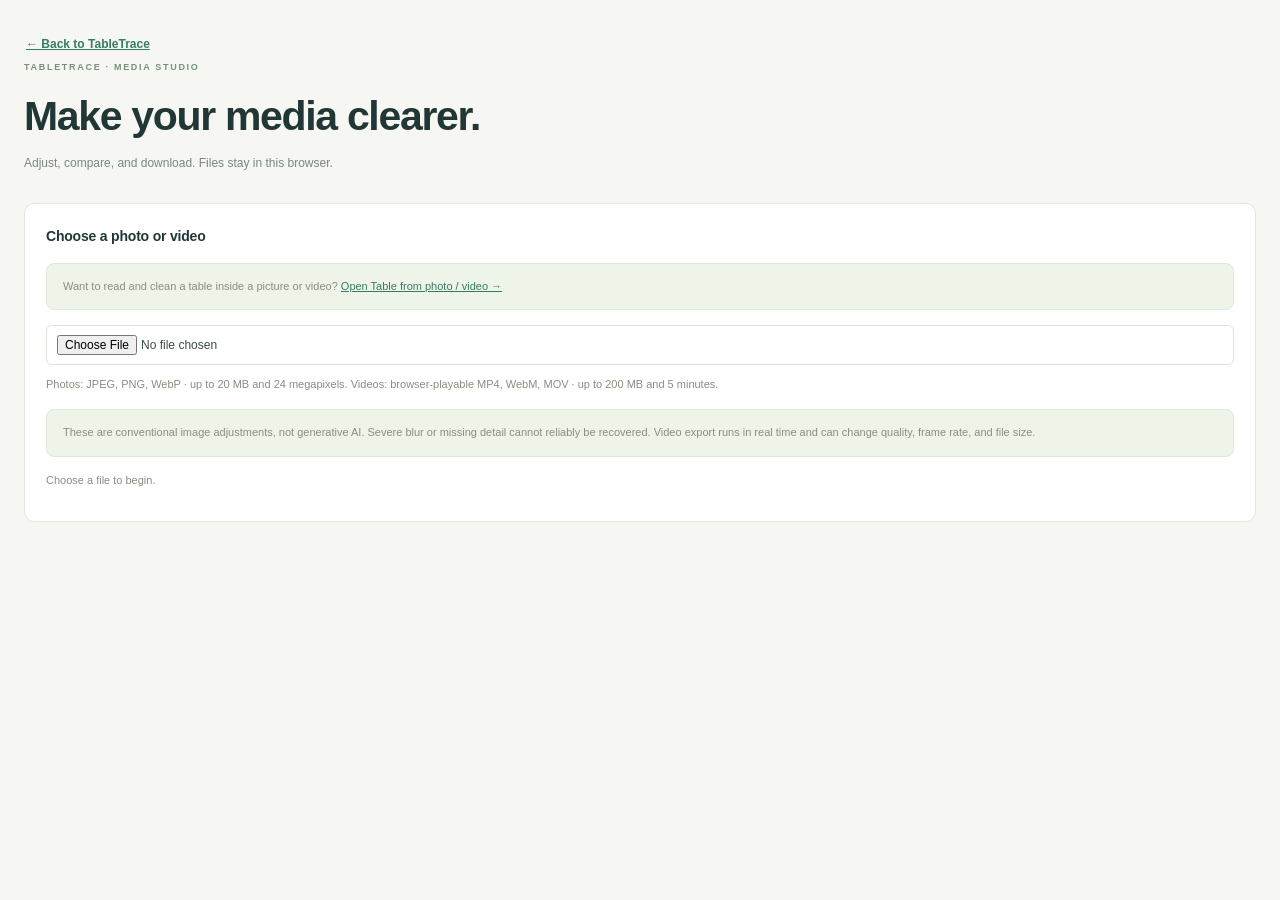
==== media.html @ d6edb8b6 "Add files via upload" ====
<!doctype html><html lang="en"><head><meta charset="utf-8"><meta name="viewport" content="width=device-width,initial-scale=1"><title>TableTrace · Media studio</title><link rel="icon" href="./icon.svg"><link rel="stylesheet" href="./styles.css"><link rel="stylesheet" href="./media.css"></head><body><main class="media-shell"><a class="text-button" href="./">← Back to TableTrace</a><header class="page-heading"><div><span class="eyebrow">TABLETRACE · MEDIA STUDIO</span><h1>Make your media clearer.</h1><p>Adjust, compare, and download. Files stay in this browser.</p></div></header><section class="panel"><h2>Choose a photo or video</h2><p class="notice">Want to read and clean a table inside a picture or video? <a href="./table-import.html">Open Table from photo / video →</a></p><input id="file" type="file" accept="image/jpeg,image/png,image/webp,video/mp4,video/webm,video/quicktime"><p>Photos: JPEG, PNG, WebP · up to 20 MB and 24 megapixels. Videos: browser-playable MP4, WebM, MOV · up to 200 MB and 5 minutes.</p><p class="notice">These are conventional image adjustments, not generative AI. Severe blur or missing detail cannot reliably be recovered. Video export runs in real time and can change quality, frame rate, and file size.</p><p id="status" role="status" aria-live="polite">Choose a file to begin.</p></section><section id="editor" hidden><div class="media-grid"><section class="panel"><h2>Original</h2><img id="originalImage" alt="Original uploaded photo" hidden><video id="originalVideo" controls playsinline preload="metadata" hidden></video></section><section class="panel"><h2>Adjusted preview</h2><canvas id="preview" aria-label="Adjusted media preview"></canvas><p id="dimensions"></p></section></div><section class="panel"><h2>Your adjustments</h2><div class="media-controls"><label>Brightness <output id="brightnessOut">100%</output><input id="brightness" type="range" min="50" max="160" value="100"></label><label>Contrast <output id="contrastOut">100%</output><input id="contrast" type="range" min="50" max="160" value="100"></label><label>Saturation <output id="saturationOut">100%</output><input id="saturation" type="range" min="0" max="180" value="100"></label><label class="photo-only">Noise reduction <output id="noiseOut">0%</output><input id="noise" type="range" min="0" max="100" value="0"></label><label class="photo-only">Sharpen <output id="sharpOut">0%</output><input id="sharp" type="range" min="0" max="100" value="0"></label><label>Output size<select id="size"><option value="1280">Up to 1280 pixels</option><option value="1920">Up to 1920 pixels</option></select></label></div><p>Aspect ratio is preserved. Smaller files are not enlarged. Photos export as PNG; videos export in a format supported by your browser. Noise reduction and sharpening are photo-only.</p><div class="cleaning-actions"><button class="button secondary" id="reset">Reset adjustments</button><button class="button" id="export">Download adjusted photo</button><button class="button secondary" id="cancel" hidden>Cancel export</button></div><label id="silentLabel" class="checkbox-line" hidden><input id="silent" type="checkbox"> Export video without audio</label><p id="progress" role="status" aria-live="polite"></p><div id="result" hidden><h3>Your exported file</h3><video id="resultVideo" controls playsinline hidden></video><a id="download" class="button" download>Download file</a><p>Review the result before using it. Your original file is unchanged.</p></div></section></section></main><script type="module" src="./media.js"></script></body></html>
---- styles.css ----
:root{--ink:#213736;--muted:#72807d;--forest:#183d39;--green:#357c64;--mint:#d5eddf;--line:#e3e8e3;--bg:#f6f7f3;--surface:#fff;--amber:#ae7732;--red:#b1594e;--sidebar:238px}*{box-sizing:border-box}body{margin:0;color:var(--ink);background:var(--bg);font:14px/1.6 'Segoe UI',Arial,sans-serif}button,input,select{font:inherit}button,a,label[for=csvFile]{touch-action:manipulation}button{cursor:pointer}button:disabled{opacity:.45;cursor:not-allowed}a{color:var(--green)}button:focus-visible,a:focus-visible,input:focus-visible,select:focus-visible{outline:3px solid #79bca0;outline-offset:3px}[hidden]{display:none!important}.app-shell{display:flex;min-height:100vh}.sidebar{position:fixed;inset:0 auto 0 0;width:var(--sidebar);display:flex;flex-direction:column;background:#142f2e;color:#c2d1ca;padding:30px 18px 16px;z-index:20}.brand{display:flex;gap:10px;align-items:center;text-decoration:none;color:#fff;font-size:22px;font-weight:700;letter-spacing:-.6px;margin:0 6px 38px}.brand-caption{display:block;font-size:8px;letter-spacing:1.35px;font-weight:500;color:#91aaa0;margin-top:2px}.nav-label{font-size:9px;letter-spacing:1.8px;color:#79968a;margin:0 17px 12px}.nav-item{display:flex;width:100%;align-items:center;gap:13px;border:0;border-radius:8px;padding:12px 15px;color:#abc0b6;background:none;text-align:left;margin:3px 0;font-size:13px}.nav-item>span:first-child{font-size:20px;line-height:1;width:21px;text-align:center;color:#8ba99c}.nav-item:hover{background:#ffffff09;color:#fff}.nav-item.active{background:#e2f3e512;color:#bfe7cb}.nav-item.active>span:first-child{color:#a0dbb6}.nav-count:not(:empty){margin-left:auto;background:#44644f;color:#e0f3e3;font-size:10px;line-height:1.3;padding:3px 6px;border-radius:5px}.sidebar-bottom{margin:auto 8px 27px;padding:20px 13px 0;border-top:1px solid #ffffff12}.sidebar-bottom strong{display:block;font-size:12px;color:#d0ded7}.sidebar-bottom p{font-size:11px;color:#7f9a8e;margin:7px 0 16px;line-height:1.8}.local-icon{color:#96d6b6;font-size:23px;margin-bottom:8px}.local-pill{font-size:8px;letter-spacing:1.1px;color:#99baa8;display:flex;align-items:center;gap:7px}.local-pill i{width:5px;height:5px;background:#91cc9e;border-radius:50%}.sidebar-footer{margin:0 16px;font-size:10px;color:#708d7f;display:flex;justify-content:space-between}.workspace{width:calc(100% - var(--sidebar));margin-left:var(--sidebar)}.topbar{height:77px;border-bottom:1px solid var(--line);display:flex;align-items:center;justify-content:space-between;padding:0 36px;background:#ffffff8c;gap:12px}.topbar-left,.top-actions{display:flex;align-items:center;gap:13px}.breadcrumb{font-size:12px;color:#8b9690}.breadcrumb span{margin:0 10px;color:#c1c8be}.breadcrumb strong{color:#495e55;font-weight:500}.privacy-badge{font-size:10px;color:#7a887e;display:flex;align-items:center;gap:5px;margin-right:4px}.privacy-badge>span{color:#3f8065}.button{display:inline-flex;align-items:center;justify-content:center;gap:12px;min-height:44px;padding:10px 18px;border:1px solid transparent;border-radius:7px;background:var(--forest);color:#fff;text-decoration:none;font-weight:600;font-size:12px;line-height:1.4;cursor:pointer}.button:hover:not(:disabled){background:#29574d}.button.secondary{background:#fff;border-color:#dde4db;color:#506452}.button.secondary:hover:not(:disabled){background:#f0f5ed}.button.small{padding:9px 13px;min-height:36px;font-size:11px}.button.danger{color:#a94d43;background:#fff2ef;border-color:#f2d3cd}.text-button{border:0;background:none;color:var(--green);padding:8px 2px;font-size:12px;font-weight:600;min-height:36px}.icon-button{border:0;background:none;font-size:23px;color:var(--muted);padding:5px 10px}.mobile-menu{display:none}main{max-width:1540px;margin:auto;padding:36px 36px 18px}.page-heading{display:flex;align-items:center;justify-content:space-between;gap:24px;margin-bottom:30px}.eyebrow{font-size:9px;font-weight:700;letter-spacing:1.7px;color:#78917c}.page-heading h1{font-size:clamp(27px,3.2vw,43px);line-height:1.2;font-weight:600;letter-spacing:-1.3px;margin:15px 0 13px}.page-heading h1 span{color:#7e9684}.page-heading p{font-size:12px;color:#7a887e;margin:0}.heading-mark{width:85px;height:85px;transform:rotate(9deg);opacity:.85;margin-right:16px}.heading-mark img{width:100%;height:100%}.import-layout{display:grid;grid-template-columns:1.45fr 1fr;gap:22px;margin-bottom:32px}.upload-card{display:flex;align-items:center;justify-content:center;flex-direction:column;border:1.5px dashed #bbcfbc;border-radius:12px;background:#fffefb;min-height:370px;padding:35px;text-align:center}.upload-card.dragover{background:#eaf5e8;border-color:#3c8462}.upload-icon{width:49px;height:49px;background:#edf2e8;border:1px solid #dfe8d6;border-radius:12px;display:grid;place-items:center;color:#668a60;font-size:29px;margin-bottom:12px}.upload-card h2{font-size:18px;font-weight:600;letter-spacing:-.4px;margin:9px 0}.upload-card>p{font-size:12px;color:#83907f;margin:0 0 22px}.upload-actions{display:flex;gap:10px;flex-wrap:wrap;justify-content:center}.upload-card .file-limit{font-size:10px;margin:18px 0 0;color:#94a18d}.how-card{padding:28px 30px;background:#eaf0e5;border:1px solid #e2e9dc;border-radius:12px}.how-card h2{font-size:24px;line-height:1.3;letter-spacing:-.7px;font-weight:500;margin:13px 0 26px}.how-card ol{list-style:none;padding:0;margin:0}.how-card li{display:flex;gap:13px;margin:21px 0}.how-card li>span{color:#819877;font-size:10px;line-height:23px}.how-card strong{font-size:11px;font-weight:600}.how-card li p{font-size:11px;color:#85927c;margin:3px 0}.main-footer{padding:24px 0 4px;display:flex;justify-content:space-between;gap:10px;color:#9aa396;font-size:10px;border-top:1px solid var(--line);margin-top:35px}.dataset-bar{padding:16px 19px;display:flex;align-items:center;justify-content:space-between;gap:14px;background:#fff;border:1px solid var(--line);border-radius:10px;margin-bottom:16px}.dataset-file{display:flex;align-items:center;gap:12px;min-width:0}.dataset-file strong{display:block;font-size:12px;overflow-wrap:anywhere}.dataset-file div>span{display:block;font-size:10px;color:#8a9686}.file-glyph{font-size:24px;color:#62936f}.dataset-tools{display:flex;gap:12px;align-items:center;flex-wrap:wrap}.tag{display:inline-flex;padding:3px 8px;border-radius:4px;font-size:9px;font-weight:600;background:#eef1ea;color:#718365;white-space:nowrap}.tag.green{background:#e9f4e9;color:#4d8057}.tag.amber{background:#faf0dd;color:#9e783d}.tag.red{background:#fcece8;color:#ab6556}.tag.blue{background:#eaf0f6;color:#577891}.analysis-settings{display:grid;grid-template-columns:1.1fr 1.4fr 1fr auto;gap:12px;align-items:end;padding:18px;background:#f0f2ec;border:1px solid var(--line);border-radius:10px;margin-bottom:22px}.analysis-settings label{font-size:10px;color:#71816e;display:grid;gap:5px}.analysis-settings p{grid-column:1/-1;margin:0;color:#8b9484;font-size:10px}input,select{border:1px solid #dce3d7;background:#fff;border-radius:6px;color:#3a4e43;padding:9px 10px;min-height:38px;width:100%;font-size:12px}input[type=checkbox]{width:16px;min-height:16px;accent-color:#39745e;flex-shrink:0}.loading{display:flex;gap:15px;align-items:center;background:#edf4e9;border:1px solid #dce8d3;border-radius:10px;padding:22px;margin:20px 0}.loading strong{font-size:13px}.loading p{font-size:11px;margin:4px 0 0;color:#7d8f73}.spinner{width:24px;height:24px;border:2px solid #cddfc0;border-top-color:#4f805b;border-radius:50%;animation:spin .7s linear infinite}@keyframes spin{to{transform:rotate(360deg)}}.metrics{display:grid;grid-template-columns:repeat(4,1fr);gap:15px;margin:20px 0}.metric,.panel{border:1px solid var(--line);border-radius:10px;background:#fff;padding:21px}.metric .metric-label{font-size:10px;color:#81917a}.metric strong{display:block;font-size:29px;font-weight:500;letter-spacing:-1px;margin:7px 0}.metric small{color:#8d9786;font-size:10px}.metric .metric-icon{float:right;color:#a0b29a;font-size:17px}.panel-header{display:flex;justify-content:space-between;align-items:center;gap:10px;margin-bottom:18px}.panel h2{font-size:14px;font-weight:600;letter-spacing:-.2px;margin:0}.panel h3{font-size:12px;font-weight:600;margin:14px 0 8px}.panel p{font-size:11px;color:#87907e}.two-col{display:grid;grid-template-columns:1.25fr 1fr;gap:18px;margin:18px 0}.three-col{display:grid;grid-template-columns:repeat(3,1fr);gap:16px}.muted{color:#879580}.small-text{font-size:11px}.empty-state{padding:70px 25px;text-align:center;border:1px dashed #ccd9c8;border-radius:12px;margin-top:20px;color:#72886e}.empty-state h2{font-size:22px;color:#3b5840}.section-description{color:#7b8974;font-size:12px;margin:0 0 20px}.bar-row{display:grid;grid-template-columns:minmax(90px,1fr) 2fr 45px;align-items:center;gap:12px;margin:17px 0;font-size:11px}.bar-label{overflow:hidden;text-overflow:ellipsis;white-space:nowrap}.bar-track{height:7px;border-radius:10px;background:#f0f2ec;overflow:hidden}.bar-fill{height:100%;background:#8eb99a;border-radius:10px}.bar-fill.amber{background:#d2b27c}.bar-value{text-align:right;color:#819078;font-size:10px}.issue-list{list-style:none;margin:0;padding:0}.issue-list li{display:flex;gap:10px;padding:13px 0;border-bottom:1px solid #eff1eb;font-size:11px}.issue-list li:last-child{border:0}.issue-dot{width:7px;height:7px;border-radius:50%;background:#d5af70;margin-top:6px;flex-shrink:0}.issue-list strong{font-size:11px;font-weight:600}.issue-list p{margin:3px 0 0;line-height:1.7;font-size:10px}.chart-svg{width:100%;height:auto;display:block}.chart-caption{font-size:10px!important;line-height:1.7;color:#8c9682}.heatmap{display:grid;gap:4px;overflow:auto}.heat-cell{padding:8px 3px;text-align:center;border-radius:4px;font-size:9px;min-width:35px}.heat-label{font-size:9px;color:#7c8975;padding:4px;overflow:hidden;text-overflow:ellipsis}.column-grid{display:grid;grid-template-columns:repeat(2,1fr);gap:16px}.column-card{padding:20px}.column-top{display:flex;align-items:center;justify-content:space-between;gap:10px}.column-top h2{overflow-wrap:anywhere}.column-stats{display:grid;grid-template-columns:repeat(3,1fr);margin:18px 0;gap:10px}.column-stats span{display:block;font-size:9px;color:#8d9785}.column-stats strong{font-size:15px;font-weight:500}.pill-list{display:flex;flex-wrap:wrap;gap:7px;margin-top:12px}.table-wrap{overflow:auto;border:1px solid var(--line);border-radius:9px;background:white}.table-wrap table{border-collapse:collapse;width:100%;white-space:nowrap;text-align:left;font-size:11px}th{background:#f2f5ee;color:#75866c;font-size:10px;font-weight:600}th,td{padding:12px 14px;border-bottom:1px solid #edf0e7;max-width:240px;overflow:hidden;text-overflow:ellipsis}td.missing{color:#b2b8a8;font-style:italic}tr.flagged{background:#fff9ee}.table-controls{display:flex;justify-content:space-between;align-items:center;gap:14px;margin-bottom:15px}.table-controls input{max-width:320px}.pagination{display:flex;justify-content:space-between;align-items:center;margin-top:14px;color:#8a9680;font-size:11px}.pagination>div{display:flex;gap:8px}.notice{padding:13px 16px;border-radius:8px;background:#eef4e8;border:1px solid #e0e9d8;color:#66805d;font-size:11px;line-height:1.8;margin:15px 0}.notice.amber{background:#fff7e9;border-color:#f0e3cb;color:#977641}.notice.red{background:#fff1ed;border-color:#f1d9d2;color:#9f5c50}.status-grid{display:flex;gap:10px;flex-wrap:wrap;margin:18px 0}.form-grid{display:grid;grid-template-columns:repeat(3,1fr);gap:12px}.form-grid label{display:grid;gap:6px;font-size:11px;color:#718167}.checkbox-line{display:flex;align-items:center;gap:10px;font-size:12px;margin:14px 0;line-height:1.7}.cleaning-layout{display:grid;grid-template-columns:1fr 1.1fr;gap:18px}.cleaning-actions{display:flex;gap:9px;flex-wrap:wrap;margin:18px 0 0}.fill-item{display:grid;grid-template-columns:1fr 1fr auto;gap:8px;margin:9px 0}.fill-item input{grid-column:1/3}.history-item{padding:17px 0;border-bottom:1px solid var(--line)}.history-item h3{font-size:13px;margin:0}.history-item p{font-size:11px;margin:7px 0;color:#7b8872}.history-item ul{font-size:11px;color:#76876e;line-height:1.8;padding-left:19px}.checklist{display:grid;grid-template-columns:1fr 1fr;gap:8px;margin:12px 0}.checklist label{font-size:11px;display:flex;gap:7px;align-items:center}.value-grid{display:grid;grid-template-columns:1fr 1fr;gap:12px}.value-box{background:#f5f7f1;border-radius:7px;padding:12px;overflow-wrap:anywhere}.value-box span{display:block;font-size:10px;color:#8d977f}.value-box strong{font-size:13px;font-weight:500}.toast{position:fixed;bottom:24px;left:50%;transform:translateX(-50%);max-width:min(580px,92vw);padding:13px 21px;border-radius:8px;background:#193e36;color:#fff;font-size:12px;box-shadow:0 10px 35px #193e3626;z-index:100}.inline-error{color:#a64e43!important;background:#fff0ed;padding:12px;border-radius:7px;width:100%;margin-top:15px!important}dialog{border:1px solid #dbe4d4;border-radius:14px;padding:28px;width:min(620px,calc(100% - 28px));color:var(--ink);box-shadow:0 20px 100px #19362b33}dialog::backdrop{background:#112b2655;backdrop-filter:blur(3px)}.dialog-heading{display:flex;justify-content:space-between;gap:20px;align-items:start}.dialog-heading h2{margin:10px 0;font-size:23px;font-weight:500}dialog>p{color:#829079;font-size:12px}.export-options{display:grid;grid-template-columns:1fr 1fr;gap:12px;margin:23px 0}.export-card{border:1px solid #dce6d5;background:#fafcf7;padding:22px;border-radius:9px;text-align:left;color:#35533b}.export-card>span{font-size:24px;display:block;margin-bottom:16px;color:#729568}.export-card strong,.export-card small{display:block}.export-card strong{font-size:12px}.export-card small{font-size:10px;color:#88977c;margin-top:5px}.selected-count{font-size:11px;color:#729266}.quality-key{font-size:10px;color:#8a957f;line-height:1.8}.stack{display:grid;gap:16px}.dataset-bar>.tag{flex-shrink:0}@media(min-width:1550px){main{padding-top:46px}.page-heading{margin-bottom:35px}}@media(max-width:1150px){:root{--sidebar:211px}main{padding:28px 24px}.topbar{padding:0 24px}.analysis-settings{grid-template-columns:1fr 1fr}.import-layout{grid-template-columns:1.2fr 1fr}.upload-card{padding:24px}.how-card{padding:25px 23px}.dataset-bar{align-items:start;flex-direction:column}.two-col{grid-template-columns:1fr 1fr}.cleaning-layout{grid-template-columns:1fr}.privacy-badge{display:none}}@media(max-width:850px){:root{--sidebar:0px}.sidebar{width:238px;transform:translateX(-100%);transition:transform .2s}.sidebar.open{transform:translateX(0);box-shadow:20px 0 80px #17332b33}.workspace{width:100%;margin:0}.mobile-menu{display:block}.topbar{height:66px;padding:0 17px}.topbar-left{gap:5px}.breadcrumb{font-size:11px}.top-actions{gap:7px}.import-layout{grid-template-columns:1fr 1fr}.metrics{gap:10px}.metric{padding:17px}.metric strong{font-size:25px}.heading-mark{width:65px;height:65px}.column-grid{grid-template-columns:1fr 1fr}}@media(max-width:600px){main{padding:24px 16px 12px}.page-heading{gap:8px;margin-bottom:24px}.page-heading h1{font-size:30px}.page-heading p{font-size:12px;max-width:280px}.heading-mark{display:none}.eyebrow{font-size:8px}.import-layout,.two-col,.three-col,.column-grid,.cleaning-layout{grid-template-columns:1fr}.upload-card{min-height:315px;padding:24px 14px}.how-card{padding:25px}.how-card h2{font-size:22px}.metrics{grid-template-columns:1fr 1fr}.metric strong{font-size:28px}.analysis-settings{padding:14px;gap:12px}.analysis-settings label:first-child{grid-column:1/-1}.analysis-settings p{font-size:10px}.dataset-tools{gap:10px;width:100%;justify-content:space-between}.dataset-file{flex-wrap:wrap}.top-actions .button.small{font-size:10px;padding:8px}.topbar .breadcrumb{display:none}.topbar .icon-button{padding-left:0}.main-footer{flex-direction:column;line-height:1.8}.panel{padding:17px}.table-controls{align-items:start;flex-direction:column}.table-controls input{max-width:none}.form-grid{grid-template-columns:1fr}.fill-item{grid-template-columns:1fr 1fr auto}.export-options{grid-template-columns:1fr}.checklist{grid-template-columns:1fr}.bar-row{grid-template-columns:90px 1fr 39px}.topbar-left{min-width:25px}.top-actions{margin-left:auto}.topbar{gap:5px}.value-grid{grid-template-columns:1fr 1fr}.analysis-settings button{min-width:0;white-space:normal}}@media(prefers-reduced-motion:reduce){*{scroll-behavior:auto!important;animation-duration:.01ms!important;transition:none!important}}@media print{.sidebar,.topbar,.import-layout,.analysis-settings,.dataset-tools,.main-footer,.toast{display:none!important}.workspace{margin:0;width:100%}main{padding:0}.panel,.metric{break-inside:avoid;box-shadow:none}}

#protectionForm{padding:16px;margin-bottom:20px;border:1px solid #cbd9c7;border-radius:12px;background:#f4f8f0}#protectionForm label{display:block;margin-top:12px}#protectionForm select,#protectionForm input{display:block;width:100%;margin-top:6px;box-sizing:border-box}#protectionForm p{overflow-wrap:anywhere}
---- media.css ----
.media-shell{max-width:1280px;margin:auto;padding:32px 24px}.media-shell .panel{margin-bottom:24px}.media-grid{display:grid;grid-template-columns:1fr 1fr;gap:24px}.media-grid img,.media-grid video,.media-grid canvas,#resultVideo{display:block;width:100%;max-height:460px;object-fit:contain;background:#162c29;border-radius:10px}.media-controls{display:grid;grid-template-columns:repeat(3,minmax(0,1fr));gap:22px}.media-controls label{display:block}.media-controls input,.media-controls select{display:block;width:100%;margin-top:12px}.media-controls output{float:right;font-size:13px;color:#62775e}#status,#progress{overflow-wrap:anywhere}#resultVideo{max-width:680px;margin-bottom:16px}[hidden]{display:none!important}@media(max-width:720px){.media-grid,.media-controls{grid-template-columns:1fr}.media-shell{padding:20px 14px}}
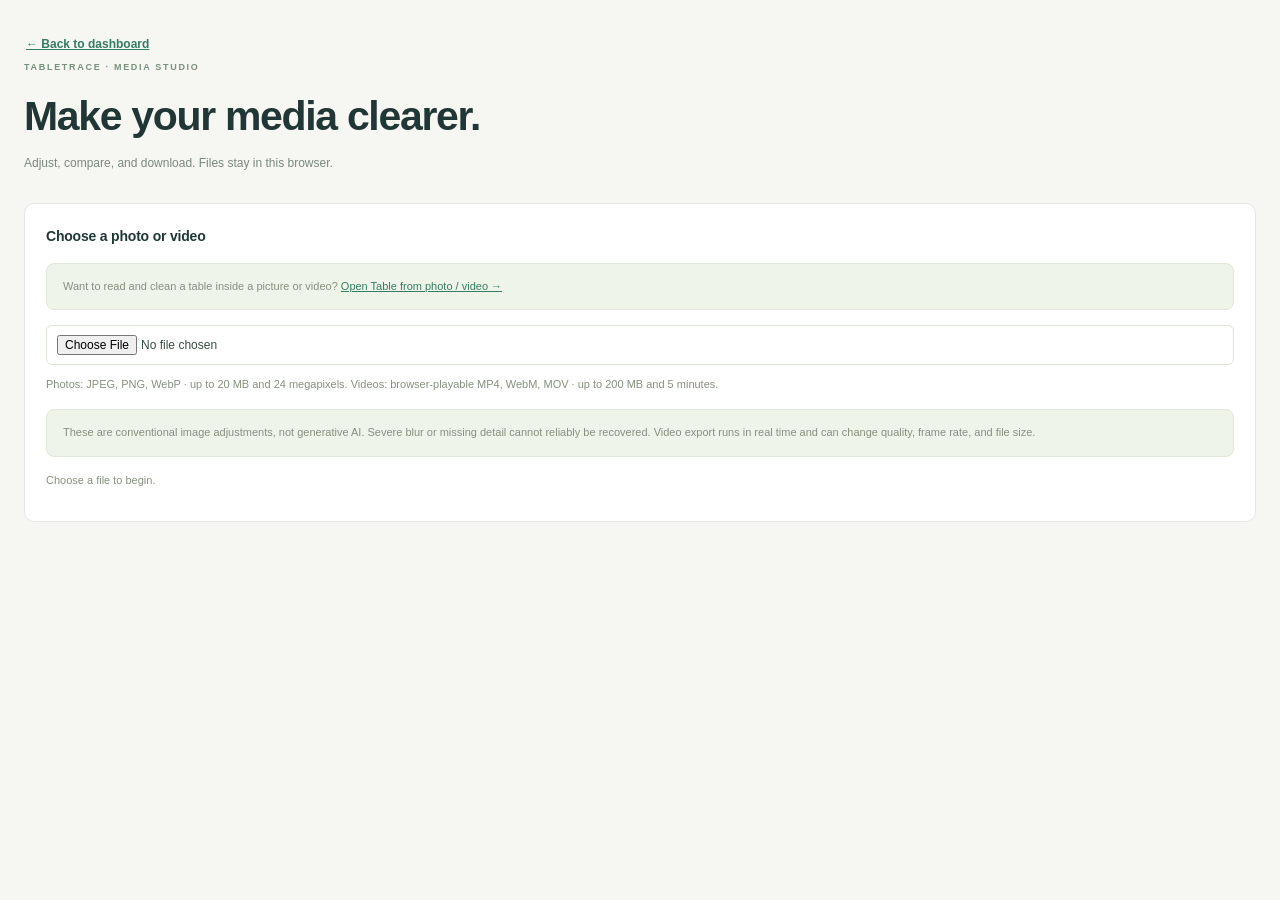
==== commit e3ea9773: "Add files via upload" ====
--- a/media.html
+++ b/media.html
@@ -1 +1 @@
-<!doctype html><html lang="en"><head><meta charset="utf-8"><meta name="viewport" content="width=device-width,initial-scale=1"><title>TableTrace · Media studio</title><link rel="icon" href="./icon.svg"><link rel="stylesheet" href="./styles.css"><link rel="stylesheet" href="./media.css"></head><body><main class="media-shell"><a class="text-button" href="./">← Back to TableTrace</a><header class="page-heading"><div><span class="eyebrow">TABLETRACE · MEDIA STUDIO</span><h1>Make your media clearer.</h1><p>Adjust, compare, and download. Files stay in this browser.</p></div></header><section class="panel"><h2>Choose a photo or video</h2><p class="notice">Want to read and clean a table inside a picture or video? <a href="./table-import.html">Open Table from photo / video →</a></p><input id="file" type="file" accept="image/jpeg,image/png,image/webp,video/mp4,video/webm,video/quicktime"><p>Photos: JPEG, PNG, WebP · up to 20 MB and 24 megapixels. Videos: browser-playable MP4, WebM, MOV · up to 200 MB and 5 minutes.</p><p class="notice">These are conventional image adjustments, not generative AI. Severe blur or missing detail cannot reliably be recovered. Video export runs in real time and can change quality, frame rate, and file size.</p><p id="status" role="status" aria-live="polite">Choose a file to begin.</p></section><section id="editor" hidden><div class="media-grid"><section class="panel"><h2>Original</h2><img id="originalImage" alt="Original uploaded photo" hidden><video id="originalVideo" controls playsinline preload="metadata" hidden></video></section><section class="panel"><h2>Adjusted preview</h2><canvas id="preview" aria-label="Adjusted media preview"></canvas><p id="dimensions"></p></section></div><section class="panel"><h2>Your adjustments</h2><div class="media-controls"><label>Brightness <output id="brightnessOut">100%</output><input id="brightness" type="range" min="50" max="160" value="100"></label><label>Contrast <output id="contrastOut">100%</output><input id="contrast" type="range" min="50" max="160" value="100"></label><label>Saturation <output id="saturationOut">100%</output><input id="saturation" type="range" min="0" max="180" value="100"></label><label class="photo-only">Noise reduction <output id="noiseOut">0%</output><input id="noise" type="range" min="0" max="100" value="0"></label><label class="photo-only">Sharpen <output id="sharpOut">0%</output><input id="sharp" type="range" min="0" max="100" value="0"></label><label>Output size<select id="size"><option value="1280">Up to 1280 pixels</option><option value="1920">Up to 1920 pixels</option></select></label></div><p>Aspect ratio is preserved. Smaller files are not enlarged. Photos export as PNG; videos export in a format supported by your browser. Noise reduction and sharpening are photo-only.</p><div class="cleaning-actions"><button class="button secondary" id="reset">Reset adjustments</button><button class="button" id="export">Download adjusted photo</button><button class="button secondary" id="cancel" hidden>Cancel export</button></div><label id="silentLabel" class="checkbox-line" hidden><input id="silent" type="checkbox"> Export video without audio</label><p id="progress" role="status" aria-live="polite"></p><div id="result" hidden><h3>Your exported file</h3><video id="resultVideo" controls playsinline hidden></video><a id="download" class="button" download>Download file</a><p>Review the result before using it. Your original file is unchanged.</p></div></section></section></main><script type="module" src="./media.js"></script></body></html>+<!doctype html><html lang="en"><head><meta charset="utf-8"><meta name="viewport" content="width=device-width,initial-scale=1"><title>TableTrace · Media studio</title><link rel="icon" href="./icon.svg"><link rel="stylesheet" href="./styles.css"><link rel="stylesheet" href="./media.css"></head><body><main class="media-shell"><a class="text-button" href="./">← Back to dashboard</a><header class="page-heading"><div><span class="eyebrow">TABLETRACE · MEDIA STUDIO</span><h1>Make your media clearer.</h1><p>Adjust, compare, and download. Files stay in this browser.</p></div></header><section class="panel"><h2>Choose a photo or video</h2><p class="notice">Want to read and clean a table inside a picture or video? <a href="./table-import.html">Open Table from photo / video →</a></p><input id="file" type="file" accept="image/jpeg,image/png,image/webp,video/mp4,video/webm,video/quicktime"><p>Photos: JPEG, PNG, WebP · up to 20 MB and 24 megapixels. Videos: browser-playable MP4, WebM, MOV · up to 200 MB and 5 minutes.</p><p class="notice">These are conventional image adjustments, not generative AI. Severe blur or missing detail cannot reliably be recovered. Video export runs in real time and can change quality, frame rate, and file size.</p><p id="status" role="status" aria-live="polite">Choose a file to begin.</p></section><section id="editor" hidden><div class="media-grid"><section class="panel"><h2>Original</h2><img id="originalImage" alt="Original uploaded photo" hidden><video id="originalVideo" controls playsinline preload="metadata" hidden></video></section><section class="panel"><h2>Adjusted preview</h2><canvas id="preview" aria-label="Adjusted media preview"></canvas><p id="dimensions"></p></section></div><section class="panel"><h2>Your adjustments</h2><div class="media-controls"><label>Brightness <output id="brightnessOut">100%</output><input id="brightness" type="range" min="50" max="160" value="100"></label><label>Contrast <output id="contrastOut">100%</output><input id="contrast" type="range" min="50" max="160" value="100"></label><label>Saturation <output id="saturationOut">100%</output><input id="saturation" type="range" min="0" max="180" value="100"></label><label class="photo-only">Noise reduction <output id="noiseOut">0%</output><input id="noise" type="range" min="0" max="100" value="0"></label><label class="photo-only">Sharpen <output id="sharpOut">0%</output><input id="sharp" type="range" min="0" max="100" value="0"></label><label>Output size<select id="size"><option value="1280">Up to 1280 pixels</option><option value="1920">Up to 1920 pixels</option></select></label></div><p>Aspect ratio is preserved. Smaller files are not enlarged. Photos export as PNG; videos export in a format supported by your browser. Noise reduction and sharpening are photo-only.</p><div class="cleaning-actions"><button class="button secondary" id="reset">Reset adjustments</button><button class="button" id="export">Download adjusted photo</button><button class="button secondary" id="cancel" hidden>Cancel export</button></div><label id="silentLabel" class="checkbox-line" hidden><input id="silent" type="checkbox"> Export video without audio</label><p id="progress" role="status" aria-live="polite"></p><div id="result" hidden><h3>Your exported file</h3><video id="resultVideo" controls playsinline hidden></video><a id="download" class="button" download>Download file</a><p>Review the result before using it. Your original file is unchanged.</p></div></section></section></main><script type="module" src="./media.js"></script></body></html>
--- a/styles.css
+++ b/styles.css
@@ -1,3 +1,5 @@
 :root{--ink:#213736;--muted:#72807d;--forest:#183d39;--green:#357c64;--mint:#d5eddf;--line:#e3e8e3;--bg:#f6f7f3;--surface:#fff;--amber:#ae7732;--red:#b1594e;--sidebar:238px}*{box-sizing:border-box}body{margin:0;color:var(--ink);background:var(--bg);font:14px/1.6 'Segoe UI',Arial,sans-serif}button,input,select{font:inherit}button,a,label[for=csvFile]{touch-action:manipulation}button{cursor:pointer}button:disabled{opacity:.45;cursor:not-allowed}a{color:var(--green)}button:focus-visible,a:focus-visible,input:focus-visible,select:focus-visible{outline:3px solid #79bca0;outline-offset:3px}[hidden]{display:none!important}.app-shell{display:flex;min-height:100vh}.sidebar{position:fixed;inset:0 auto 0 0;width:var(--sidebar);display:flex;flex-direction:column;background:#142f2e;color:#c2d1ca;padding:30px 18px 16px;z-index:20}.brand{display:flex;gap:10px;align-items:center;text-decoration:none;color:#fff;font-size:22px;font-weight:700;letter-spacing:-.6px;margin:0 6px 38px}.brand-caption{display:block;font-size:8px;letter-spacing:1.35px;font-weight:500;color:#91aaa0;margin-top:2px}.nav-label{font-size:9px;letter-spacing:1.8px;color:#79968a;margin:0 17px 12px}.nav-item{display:flex;width:100%;align-items:center;gap:13px;border:0;border-radius:8px;padding:12px 15px;color:#abc0b6;background:none;text-align:left;margin:3px 0;font-size:13px}.nav-item>span:first-child{font-size:20px;line-height:1;width:21px;text-align:center;color:#8ba99c}.nav-item:hover{background:#ffffff09;color:#fff}.nav-item.active{background:#e2f3e512;color:#bfe7cb}.nav-item.active>span:first-child{color:#a0dbb6}.nav-count:not(:empty){margin-left:auto;background:#44644f;color:#e0f3e3;font-size:10px;line-height:1.3;padding:3px 6px;border-radius:5px}.sidebar-bottom{margin:auto 8px 27px;padding:20px 13px 0;border-top:1px solid #ffffff12}.sidebar-bottom strong{display:block;font-size:12px;color:#d0ded7}.sidebar-bottom p{font-size:11px;color:#7f9a8e;margin:7px 0 16px;line-height:1.8}.local-icon{color:#96d6b6;font-size:23px;margin-bottom:8px}.local-pill{font-size:8px;letter-spacing:1.1px;color:#99baa8;display:flex;align-items:center;gap:7px}.local-pill i{width:5px;height:5px;background:#91cc9e;border-radius:50%}.sidebar-footer{margin:0 16px;font-size:10px;color:#708d7f;display:flex;justify-content:space-between}.workspace{width:calc(100% - var(--sidebar));margin-left:var(--sidebar)}.topbar{height:77px;border-bottom:1px solid var(--line);display:flex;align-items:center;justify-content:space-between;padding:0 36px;background:#ffffff8c;gap:12px}.topbar-left,.top-actions{display:flex;align-items:center;gap:13px}.breadcrumb{font-size:12px;color:#8b9690}.breadcrumb span{margin:0 10px;color:#c1c8be}.breadcrumb strong{color:#495e55;font-weight:500}.privacy-badge{font-size:10px;color:#7a887e;display:flex;align-items:center;gap:5px;margin-right:4px}.privacy-badge>span{color:#3f8065}.button{display:inline-flex;align-items:center;justify-content:center;gap:12px;min-height:44px;padding:10px 18px;border:1px solid transparent;border-radius:7px;background:var(--forest);color:#fff;text-decoration:none;font-weight:600;font-size:12px;line-height:1.4;cursor:pointer}.button:hover:not(:disabled){background:#29574d}.button.secondary{background:#fff;border-color:#dde4db;color:#506452}.button.secondary:hover:not(:disabled){background:#f0f5ed}.button.small{padding:9px 13px;min-height:36px;font-size:11px}.button.danger{color:#a94d43;background:#fff2ef;border-color:#f2d3cd}.text-button{border:0;background:none;color:var(--green);padding:8px 2px;font-size:12px;font-weight:600;min-height:36px}.icon-button{border:0;background:none;font-size:23px;color:var(--muted);padding:5px 10px}.mobile-menu{display:none}main{max-width:1540px;margin:auto;padding:36px 36px 18px}.page-heading{display:flex;align-items:center;justify-content:space-between;gap:24px;margin-bottom:30px}.eyebrow{font-size:9px;font-weight:700;letter-spacing:1.7px;color:#78917c}.page-heading h1{font-size:clamp(27px,3.2vw,43px);line-height:1.2;font-weight:600;letter-spacing:-1.3px;margin:15px 0 13px}.page-heading h1 span{color:#7e9684}.page-heading p{font-size:12px;color:#7a887e;margin:0}.heading-mark{width:85px;height:85px;transform:rotate(9deg);opacity:.85;margin-right:16px}.heading-mark img{width:100%;height:100%}.import-layout{display:grid;grid-template-columns:1.45fr 1fr;gap:22px;margin-bottom:32px}.upload-card{display:flex;align-items:center;justify-content:center;flex-direction:column;border:1.5px dashed #bbcfbc;border-radius:12px;background:#fffefb;min-height:370px;padding:35px;text-align:center}.upload-card.dragover{background:#eaf5e8;border-color:#3c8462}.upload-icon{width:49px;height:49px;background:#edf2e8;border:1px solid #dfe8d6;border-radius:12px;display:grid;place-items:center;color:#668a60;font-size:29px;margin-bottom:12px}.upload-card h2{font-size:18px;font-weight:600;letter-spacing:-.4px;margin:9px 0}.upload-card>p{font-size:12px;color:#83907f;margin:0 0 22px}.upload-actions{display:flex;gap:10px;flex-wrap:wrap;justify-content:center}.upload-card .file-limit{font-size:10px;margin:18px 0 0;color:#94a18d}.how-card{padding:28px 30px;background:#eaf0e5;border:1px solid #e2e9dc;border-radius:12px}.how-card h2{font-size:24px;line-height:1.3;letter-spacing:-.7px;font-weight:500;margin:13px 0 26px}.how-card ol{list-style:none;padding:0;margin:0}.how-card li{display:flex;gap:13px;margin:21px 0}.how-card li>span{color:#819877;font-size:10px;line-height:23px}.how-card strong{font-size:11px;font-weight:600}.how-card li p{font-size:11px;color:#85927c;margin:3px 0}.main-footer{padding:24px 0 4px;display:flex;justify-content:space-between;gap:10px;color:#9aa396;font-size:10px;border-top:1px solid var(--line);margin-top:35px}.dataset-bar{padding:16px 19px;display:flex;align-items:center;justify-content:space-between;gap:14px;background:#fff;border:1px solid var(--line);border-radius:10px;margin-bottom:16px}.dataset-file{display:flex;align-items:center;gap:12px;min-width:0}.dataset-file strong{display:block;font-size:12px;overflow-wrap:anywhere}.dataset-file div>span{display:block;font-size:10px;color:#8a9686}.file-glyph{font-size:24px;color:#62936f}.dataset-tools{display:flex;gap:12px;align-items:center;flex-wrap:wrap}.tag{display:inline-flex;padding:3px 8px;border-radius:4px;font-size:9px;font-weight:600;background:#eef1ea;color:#718365;white-space:nowrap}.tag.green{background:#e9f4e9;color:#4d8057}.tag.amber{background:#faf0dd;color:#9e783d}.tag.red{background:#fcece8;color:#ab6556}.tag.blue{background:#eaf0f6;color:#577891}.analysis-settings{display:grid;grid-template-columns:1.1fr 1.4fr 1fr auto;gap:12px;align-items:end;padding:18px;background:#f0f2ec;border:1px solid var(--line);border-radius:10px;margin-bottom:22px}.analysis-settings label{font-size:10px;color:#71816e;display:grid;gap:5px}.analysis-settings p{grid-column:1/-1;margin:0;color:#8b9484;font-size:10px}input,select{border:1px solid #dce3d7;background:#fff;border-radius:6px;color:#3a4e43;padding:9px 10px;min-height:38px;width:100%;font-size:12px}input[type=checkbox]{width:16px;min-height:16px;accent-color:#39745e;flex-shrink:0}.loading{display:flex;gap:15px;align-items:center;background:#edf4e9;border:1px solid #dce8d3;border-radius:10px;padding:22px;margin:20px 0}.loading strong{font-size:13px}.loading p{font-size:11px;margin:4px 0 0;color:#7d8f73}.spinner{width:24px;height:24px;border:2px solid #cddfc0;border-top-color:#4f805b;border-radius:50%;animation:spin .7s linear infinite}@keyframes spin{to{transform:rotate(360deg)}}.metrics{display:grid;grid-template-columns:repeat(4,1fr);gap:15px;margin:20px 0}.metric,.panel{border:1px solid var(--line);border-radius:10px;background:#fff;padding:21px}.metric .metric-label{font-size:10px;color:#81917a}.metric strong{display:block;font-size:29px;font-weight:500;letter-spacing:-1px;margin:7px 0}.metric small{color:#8d9786;font-size:10px}.metric .metric-icon{float:right;color:#a0b29a;font-size:17px}.panel-header{display:flex;justify-content:space-between;align-items:center;gap:10px;margin-bottom:18px}.panel h2{font-size:14px;font-weight:600;letter-spacing:-.2px;margin:0}.panel h3{font-size:12px;font-weight:600;margin:14px 0 8px}.panel p{font-size:11px;color:#87907e}.two-col{display:grid;grid-template-columns:1.25fr 1fr;gap:18px;margin:18px 0}.three-col{display:grid;grid-template-columns:repeat(3,1fr);gap:16px}.muted{color:#879580}.small-text{font-size:11px}.empty-state{padding:70px 25px;text-align:center;border:1px dashed #ccd9c8;border-radius:12px;margin-top:20px;color:#72886e}.empty-state h2{font-size:22px;color:#3b5840}.section-description{color:#7b8974;font-size:12px;margin:0 0 20px}.bar-row{display:grid;grid-template-columns:minmax(90px,1fr) 2fr 45px;align-items:center;gap:12px;margin:17px 0;font-size:11px}.bar-label{overflow:hidden;text-overflow:ellipsis;white-space:nowrap}.bar-track{height:7px;border-radius:10px;background:#f0f2ec;overflow:hidden}.bar-fill{height:100%;background:#8eb99a;border-radius:10px}.bar-fill.amber{background:#d2b27c}.bar-value{text-align:right;color:#819078;font-size:10px}.issue-list{list-style:none;margin:0;padding:0}.issue-list li{display:flex;gap:10px;padding:13px 0;border-bottom:1px solid #eff1eb;font-size:11px}.issue-list li:last-child{border:0}.issue-dot{width:7px;height:7px;border-radius:50%;background:#d5af70;margin-top:6px;flex-shrink:0}.issue-list strong{font-size:11px;font-weight:600}.issue-list p{margin:3px 0 0;line-height:1.7;font-size:10px}.chart-svg{width:100%;height:auto;display:block}.chart-caption{font-size:10px!important;line-height:1.7;color:#8c9682}.heatmap{display:grid;gap:4px;overflow:auto}.heat-cell{padding:8px 3px;text-align:center;border-radius:4px;font-size:9px;min-width:35px}.heat-label{font-size:9px;color:#7c8975;padding:4px;overflow:hidden;text-overflow:ellipsis}.column-grid{display:grid;grid-template-columns:repeat(2,1fr);gap:16px}.column-card{padding:20px}.column-top{display:flex;align-items:center;justify-content:space-between;gap:10px}.column-top h2{overflow-wrap:anywhere}.column-stats{display:grid;grid-template-columns:repeat(3,1fr);margin:18px 0;gap:10px}.column-stats span{display:block;font-size:9px;color:#8d9785}.column-stats strong{font-size:15px;font-weight:500}.pill-list{display:flex;flex-wrap:wrap;gap:7px;margin-top:12px}.table-wrap{overflow:auto;border:1px solid var(--line);border-radius:9px;background:white}.table-wrap table{border-collapse:collapse;width:100%;white-space:nowrap;text-align:left;font-size:11px}th{background:#f2f5ee;color:#75866c;font-size:10px;font-weight:600}th,td{padding:12px 14px;border-bottom:1px solid #edf0e7;max-width:240px;overflow:hidden;text-overflow:ellipsis}td.missing{color:#b2b8a8;font-style:italic}tr.flagged{background:#fff9ee}.table-controls{display:flex;justify-content:space-between;align-items:center;gap:14px;margin-bottom:15px}.table-controls input{max-width:320px}.pagination{display:flex;justify-content:space-between;align-items:center;margin-top:14px;color:#8a9680;font-size:11px}.pagination>div{display:flex;gap:8px}.notice{padding:13px 16px;border-radius:8px;background:#eef4e8;border:1px solid #e0e9d8;color:#66805d;font-size:11px;line-height:1.8;margin:15px 0}.notice.amber{background:#fff7e9;border-color:#f0e3cb;color:#977641}.notice.red{background:#fff1ed;border-color:#f1d9d2;color:#9f5c50}.status-grid{display:flex;gap:10px;flex-wrap:wrap;margin:18px 0}.form-grid{display:grid;grid-template-columns:repeat(3,1fr);gap:12px}.form-grid label{display:grid;gap:6px;font-size:11px;color:#718167}.checkbox-line{display:flex;align-items:center;gap:10px;font-size:12px;margin:14px 0;line-height:1.7}.cleaning-layout{display:grid;grid-template-columns:1fr 1.1fr;gap:18px}.cleaning-actions{display:flex;gap:9px;flex-wrap:wrap;margin:18px 0 0}.fill-item{display:grid;grid-template-columns:1fr 1fr auto;gap:8px;margin:9px 0}.fill-item input{grid-column:1/3}.history-item{padding:17px 0;border-bottom:1px solid var(--line)}.history-item h3{font-size:13px;margin:0}.history-item p{font-size:11px;margin:7px 0;color:#7b8872}.history-item ul{font-size:11px;color:#76876e;line-height:1.8;padding-left:19px}.checklist{display:grid;grid-template-columns:1fr 1fr;gap:8px;margin:12px 0}.checklist label{font-size:11px;display:flex;gap:7px;align-items:center}.value-grid{display:grid;grid-template-columns:1fr 1fr;gap:12px}.value-box{background:#f5f7f1;border-radius:7px;padding:12px;overflow-wrap:anywhere}.value-box span{display:block;font-size:10px;color:#8d977f}.value-box strong{font-size:13px;font-weight:500}.toast{position:fixed;bottom:24px;left:50%;transform:translateX(-50%);max-width:min(580px,92vw);padding:13px 21px;border-radius:8px;background:#193e36;color:#fff;font-size:12px;box-shadow:0 10px 35px #193e3626;z-index:100}.inline-error{color:#a64e43!important;background:#fff0ed;padding:12px;border-radius:7px;width:100%;margin-top:15px!important}dialog{border:1px solid #dbe4d4;border-radius:14px;padding:28px;width:min(620px,calc(100% - 28px));color:var(--ink);box-shadow:0 20px 100px #19362b33}dialog::backdrop{background:#112b2655;backdrop-filter:blur(3px)}.dialog-heading{display:flex;justify-content:space-between;gap:20px;align-items:start}.dialog-heading h2{margin:10px 0;font-size:23px;font-weight:500}dialog>p{color:#829079;font-size:12px}.export-options{display:grid;grid-template-columns:1fr 1fr;gap:12px;margin:23px 0}.export-card{border:1px solid #dce6d5;background:#fafcf7;padding:22px;border-radius:9px;text-align:left;color:#35533b}.export-card>span{font-size:24px;display:block;margin-bottom:16px;color:#729568}.export-card strong,.export-card small{display:block}.export-card strong{font-size:12px}.export-card small{font-size:10px;color:#88977c;margin-top:5px}.selected-count{font-size:11px;color:#729266}.quality-key{font-size:10px;color:#8a957f;line-height:1.8}.stack{display:grid;gap:16px}.dataset-bar>.tag{flex-shrink:0}@media(min-width:1550px){main{padding-top:46px}.page-heading{margin-bottom:35px}}@media(max-width:1150px){:root{--sidebar:211px}main{padding:28px 24px}.topbar{padding:0 24px}.analysis-settings{grid-template-columns:1fr 1fr}.import-layout{grid-template-columns:1.2fr 1fr}.upload-card{padding:24px}.how-card{padding:25px 23px}.dataset-bar{align-items:start;flex-direction:column}.two-col{grid-template-columns:1fr 1fr}.cleaning-layout{grid-template-columns:1fr}.privacy-badge{display:none}}@media(max-width:850px){:root{--sidebar:0px}.sidebar{width:238px;transform:translateX(-100%);transition:transform .2s}.sidebar.open{transform:translateX(0);box-shadow:20px 0 80px #17332b33}.workspace{width:100%;margin:0}.mobile-menu{display:block}.topbar{height:66px;padding:0 17px}.topbar-left{gap:5px}.breadcrumb{font-size:11px}.top-actions{gap:7px}.import-layout{grid-template-columns:1fr 1fr}.metrics{gap:10px}.metric{padding:17px}.metric strong{font-size:25px}.heading-mark{width:65px;height:65px}.column-grid{grid-template-columns:1fr 1fr}}@media(max-width:600px){main{padding:24px 16px 12px}.page-heading{gap:8px;margin-bottom:24px}.page-heading h1{font-size:30px}.page-heading p{font-size:12px;max-width:280px}.heading-mark{display:none}.eyebrow{font-size:8px}.import-layout,.two-col,.three-col,.column-grid,.cleaning-layout{grid-template-columns:1fr}.upload-card{min-height:315px;padding:24px 14px}.how-card{padding:25px}.how-card h2{font-size:22px}.metrics{grid-template-columns:1fr 1fr}.metric strong{font-size:28px}.analysis-settings{padding:14px;gap:12px}.analysis-settings label:first-child{grid-column:1/-1}.analysis-settings p{font-size:10px}.dataset-tools{gap:10px;width:100%;justify-content:space-between}.dataset-file{flex-wrap:wrap}.top-actions .button.small{font-size:10px;padding:8px}.topbar .breadcrumb{display:none}.topbar .icon-button{padding-left:0}.main-footer{flex-direction:column;line-height:1.8}.panel{padding:17px}.table-controls{align-items:start;flex-direction:column}.table-controls input{max-width:none}.form-grid{grid-template-columns:1fr}.fill-item{grid-template-columns:1fr 1fr auto}.export-options{grid-template-columns:1fr}.checklist{grid-template-columns:1fr}.bar-row{grid-template-columns:90px 1fr 39px}.topbar-left{min-width:25px}.top-actions{margin-left:auto}.topbar{gap:5px}.value-grid{grid-template-columns:1fr 1fr}.analysis-settings button{min-width:0;white-space:normal}}@media(prefers-reduced-motion:reduce){*{scroll-behavior:auto!important;animation-duration:.01ms!important;transition:none!important}}@media print{.sidebar,.topbar,.import-layout,.analysis-settings,.dataset-tools,.main-footer,.toast{display:none!important}.workspace{margin:0;width:100%}main{padding:0}.panel,.metric{break-inside:avoid;box-shadow:none}}
 
 #protectionForm{padding:16px;margin-bottom:20px;border:1px solid #cbd9c7;border-radius:12px;background:#f4f8f0}#protectionForm label{display:block;margin-top:12px}#protectionForm select,#protectionForm input{display:block;width:100%;margin-top:6px;box-sizing:border-box}#protectionForm p{overflow-wrap:anywhere}
+
+.dashboard-tools{margin:0 0 28px}.tools-heading h2{font-size:21px;margin:0 0 6px}.tools-heading p{font-size:13px;color:#657b60;margin:0 0 18px}.tool-cards{display:grid;grid-template-columns:repeat(3,minmax(0,1fr));gap:14px}.tool-card{font:inherit;text-align:left;text-decoration:none;color:#254b3e;background:linear-gradient(145deg,#fff,#f0f6eb);border:1px solid #d6e2cd;border-radius:14px;padding:21px;display:flex;flex-direction:column;gap:10px;box-shadow:0 4px 0 #dce7d5;cursor:pointer;min-width:0;transition:transform .15s,box-shadow .15s}.tool-card:hover{transform:translateY(-3px);box-shadow:0 7px 0 #dce7d5}.tool-card:focus-visible{outline:3px solid #4f8b68;outline-offset:3px}.tool-icon{font-size:25px;color:#528462}.tool-card strong{font-size:15px}.tool-card>span:not(.tool-icon){font-size:12px;line-height:1.6;color:#697e62}.tool-card small{font-size:12px;margin-top:auto;color:#315f43;padding-top:8px}@media(max-width:1000px){.tool-cards{grid-template-columns:repeat(2,minmax(0,1fr))}}@media(max-width:600px){.tool-cards{grid-template-columns:1fr}.tool-card{padding:17px}.topbar #dashboardHome{font-size:10px;padding:8px}.topbar-left{gap:8px}.topbar{flex-wrap:wrap;height:auto;min-height:66px;padding-top:10px;padding-bottom:10px}.top-actions{flex-wrap:wrap}}@media print{.dashboard-tools{display:none!important}}
